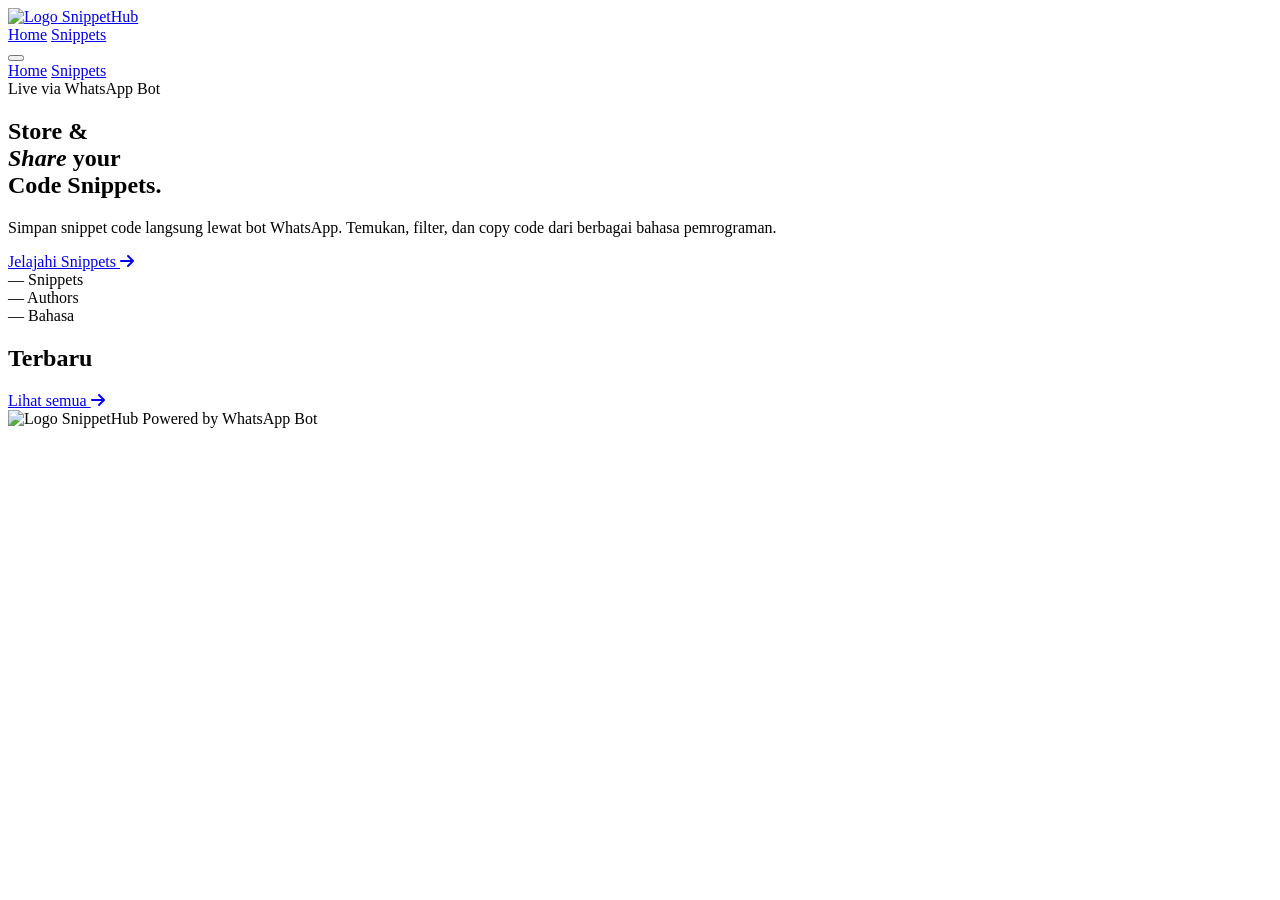
==== index.html @ cf6bb8f8 "Create index.html" ====
<!DOCTYPE html>
<html lang="id">
<head>
  <meta charset="UTF-8"/>
  <meta name="viewport" content="width=device-width, initial-scale=1.0"/>
  <title>SnippetHub — Home</title>
  <link rel="icon" href="assets/favicon.png" type="image/png">
  <link rel="preconnect" href="https://fonts.googleapis.com">
  <link href="https://fonts.googleapis.com/css2?family=Space+Mono:ital,wght@0,400;0,700;1,400&family=Syne:wght@400;600;700;800&display=swap" rel="stylesheet">
  <link rel="stylesheet" href="https://cdnjs.cloudflare.com/ajax/libs/font-awesome/6.5.0/css/all.min.css">
  <link rel="stylesheet" href="assets/style.css">
</head>
<body>
  <nav class="nav" id="nav">
    <div class="nav-inner">
      <a href="index.html" class="nav-logo">
        <img src="assets/icon.jpg" alt="Logo" class="logo-img">
        SnippetHub
      </a>
      <div class="nav-links" id="navLinks">
        <a href="index.html" class="nav-link active">Home</a>
        <a href="snippets.html" class="nav-link">Snippets</a>
      </div>
      <button class="hamburger" id="hamburger" aria-label="Menu">
        <span></span><span></span><span></span>
      </button>
    </div>
    <div class="mobile-menu" id="mobileMenu">
      <a href="index.html" class="mob-link active">Home</a>
      <a href="snippets.html" class="mob-link">Snippets</a>
    </div>
  </nav>

  <section class="hero">
    <div class="hero-bg">
      <div class="grid-lines"></div>
      <div class="blob blob-1"></div>
      <div class="blob blob-2"></div>
    </div>
    <div class="container">
      <div class="hero-tag reveal-up">
        <span class="dot"></span> Live via WhatsApp Bot
      </div>
      <h1 class="hero-title reveal-up d1">
        Store &<br><em>Share</em> your<br>Code Snippets.
      </h1>
      <p class="hero-desc reveal-up d2">
        Simpan snippet code langsung lewat bot WhatsApp. Temukan, filter, dan copy code dari berbagai bahasa pemrograman.
      </p>
      <div class="hero-btns reveal-up d3">
        <a href="snippets.html" class="btn-primary">Jelajahi Snippets <i class="fa-solid fa-arrow-right"></i></a>
      </div>
      <div class="hero-stats reveal-up d4" id="heroStats">
        <div class="stat-pill"><span id="statSnippets">—</span> Snippets</div>
        <div class="stat-pill"><span id="statAuthors">—</span> Authors</div>
        <div class="stat-pill"><span id="statLangs">—</span> Bahasa</div>
      </div>
    </div>
  </section>

  <section class="section">
    <div class="container">
      <div class="section-head reveal-up">
        <h2 class="section-title">Terbaru</h2>
        <a href="snippets.html" class="see-all">Lihat semua <i class="fa-solid fa-arrow-right"></i></a>
      </div>
      <div class="cards-grid" id="latestGrid">
        <div class="loading-row"><div class="spinner"></div></div>
      </div>
    </div>
  </section>

  <footer class="footer">
    <div class="container">
      <span class="footer-logo">
        <img src="assets/icon.jpg" alt="Logo" class="logo-img-footer">
        SnippetHub
      </span>
      <span class="footer-copy">Powered by WhatsApp Bot</span>
    </div>
  </footer>

  <script src="assets/config.js"></script>
  <script src="assets/app.js"></script>
  <script>
    initNav();
    async function initHome() {
      const db = await fetchSnippets();
      const snippets = db.snippets || [];

      const authors = new Set(snippets.map(s => s.author)).size;
      const langs = new Set(snippets.map(s => s.language || 'JS')).size;
      document.getElementById('statSnippets').textContent = snippets.length;
      document.getElementById('statAuthors').textContent = authors;
      document.getElementById('statLangs').textContent = langs;

      const latest = [...snippets].sort((a,b) => b.createdAt - a.createdAt).slice(0, 6);
      const grid = document.getElementById('latestGrid');
      if (!latest.length) {
        grid.innerHTML = '<p class="empty-msg">Belum ada snippet</p>';
      } else {
        grid.innerHTML = latest.map(s => snippetCard(s)).join('');
        revealOnScroll();
      }
    }
    initHome();
  </script>
</body>
</html>
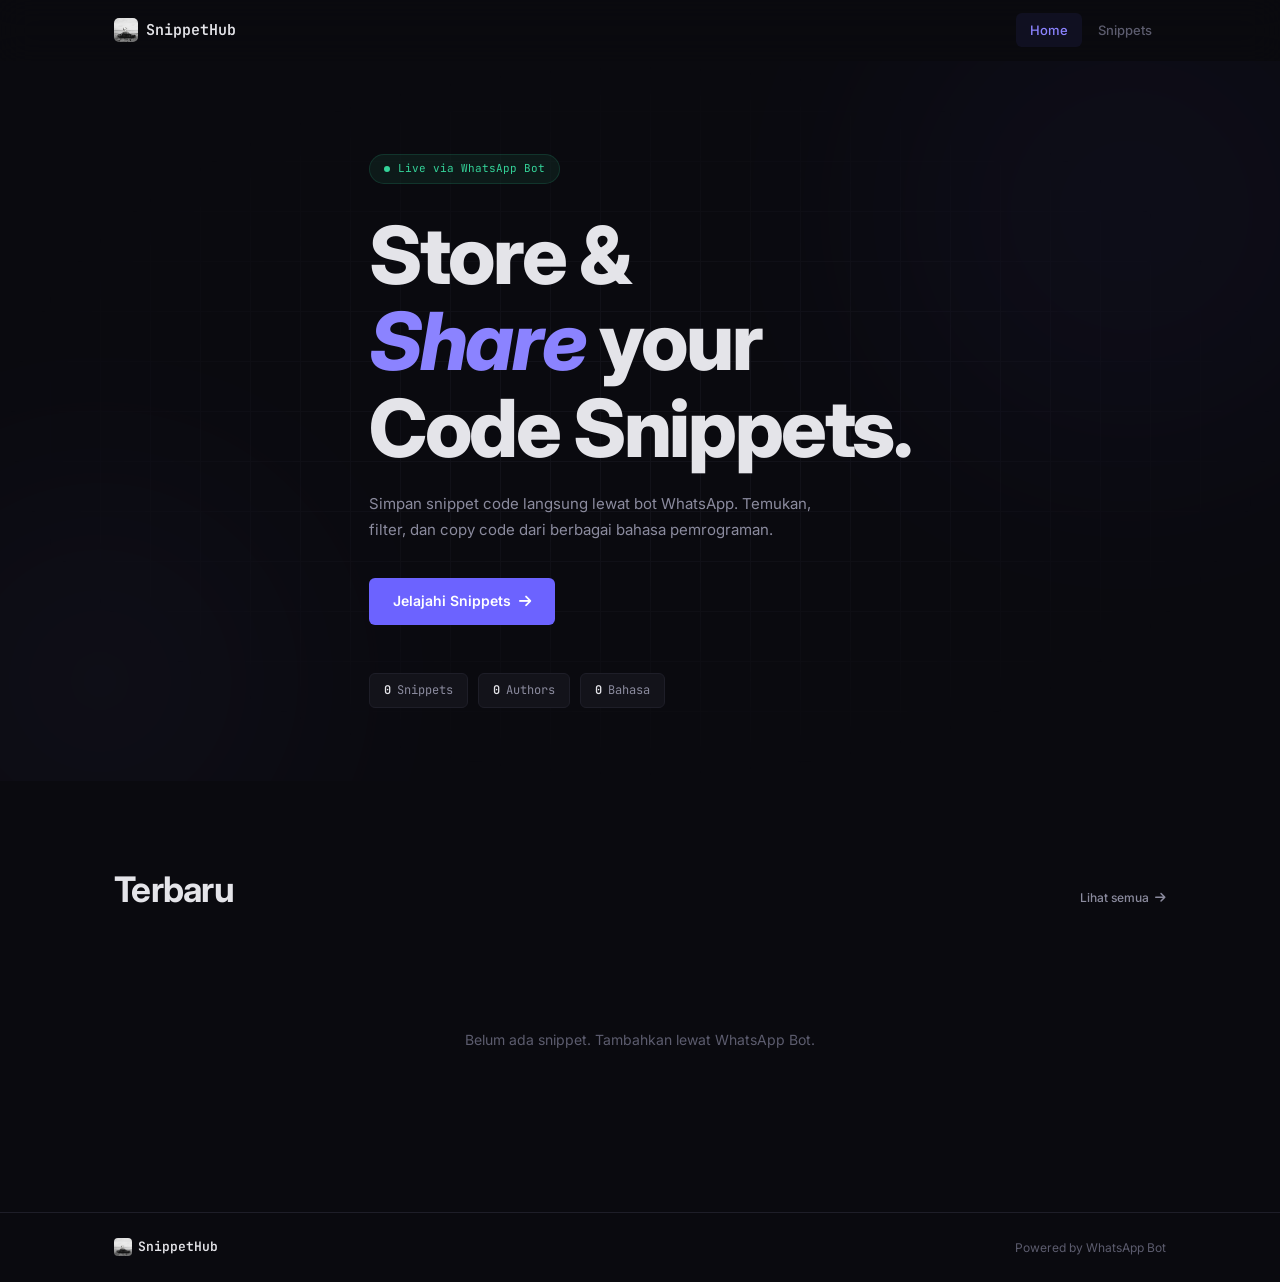
==== commit 006a6a38: "Update index.html" ====
--- a/index.html
+++ b/index.html
@@ -51,9 +51,9 @@
         <a href="snippets.html" class="btn-primary">Jelajahi Snippets <i class="fa-solid fa-arrow-right"></i></a>
       </div>
       <div class="hero-stats reveal-up d4" id="heroStats">
-        <div class="stat-pill"><span id="statSnippets">—</span> Snippets</div>
-        <div class="stat-pill"><span id="statAuthors">—</span> Authors</div>
-        <div class="stat-pill"><span id="statLangs">—</span> Bahasa</div>
+        <div class="stat-pill"><span id="statSnippets">0</span> Snippets</div>
+        <div class="stat-pill"><span id="statAuthors">0</span> Authors</div>
+        <div class="stat-pill"><span id="statLangs">0</span> Bahasa</div>
       </div>
     </div>
   </section>
@@ -84,25 +84,46 @@
   <script src="assets/app.js"></script>
   <script>
     initNav();
+
     async function initHome() {
-      const db = await fetchSnippets();
-      const snippets = db.snippets || [];
+      try {
+        const db = await fetchSnippets();
+        console.log('Database:', db);
 
-      const authors = new Set(snippets.map(s => s.author)).size;
-      const langs = new Set(snippets.map(s => s.language || 'JS')).size;
-      document.getElementById('statSnippets').textContent = snippets.length;
-      document.getElementById('statAuthors').textContent = authors;
-      document.getElementById('statLangs').textContent = langs;
+        const snippets = db.snippets || [];
+        console.log('Total snippets:', snippets.length);
 
-      const latest = [...snippets].sort((a,b) => b.createdAt - a.createdAt).slice(0, 6);
-      const grid = document.getElementById('latestGrid');
-      if (!latest.length) {
-        grid.innerHTML = '<p class="empty-msg">Belum ada snippet</p>';
-      } else {
-        grid.innerHTML = latest.map(s => snippetCard(s)).join('');
-        revealOnScroll();
+        if (!snippets.length) {
+          document.getElementById('statSnippets').textContent = '0';
+          document.getElementById('statAuthors').textContent = '0';
+          document.getElementById('statLangs').textContent = '0';
+          document.getElementById('latestGrid').innerHTML = '<p class="empty-msg">Belum ada snippet. Tambahkan lewat WhatsApp Bot.</p>';
+          return;
+        }
+
+        const authors = new Set(snippets.map(s => s.author).filter(Boolean));
+        const langs = new Set(snippets.map(s => s.language || 'JS').filter(Boolean));
+
+        document.getElementById('statSnippets').textContent = snippets.length;
+        document.getElementById('statAuthors').textContent = authors.size;
+        document.getElementById('statLangs').textContent = langs.size;
+
+        const validSnippets = snippets.filter(s => s.createdAt);
+        const latest = [...validSnippets].sort((a, b) => b.createdAt - a.createdAt).slice(0, 6);
+        const grid = document.getElementById('latestGrid');
+
+        if (!latest.length) {
+          grid.innerHTML = '<p class="empty-msg">Belum ada snippet</p>';
+        } else {
+          grid.innerHTML = latest.map(s => snippetCard(s)).join('');
+          revealOnScroll();
+        }
+      } catch (error) {
+        console.error('Error initHome:', error);
+        document.getElementById('latestGrid').innerHTML = '<p class="empty-msg">Gagal memuat snippets. Cek console untuk detail.</p>';
       }
     }
+
     initHome();
   </script>
 </body>
--- a/assets/style.css
+++ b/assets/style.css
@@ -0,0 +1,623 @@
+@import url('https://fonts.googleapis.com/css2?family=Inter:wght@300;400;500;600;700;800;900&family=JetBrains+Mono:wght@300;400;500;600;700;800&display=swap');
+
+:root {
+  --bg:        #0a0a0f;
+  --bg2:       #0f0f16;
+  --card:      #13131a;
+  --card2:     #18181f;
+  --card3:     #1c1c24;
+  --border:    #1e1e28;
+  --border2:   #2a2a35;
+  --text:      #e4e4e9;
+  --text-dim:  #8b8b9e;
+  --text-sub:  #5c5c6e;
+  --accent:    #6c63ff;
+  --accent2:   #8b83ff;
+  --green:     #34d399;
+  --yellow:    #fbbf24;
+  --red:       #f87171;
+  --blue:      #60a5fa;
+  --purple:    #a78bfa;
+  --orange:    #fb923c;
+  --pink:      #f472b6;
+  --nav-h:     60px;
+  --radius-sm: 6px;
+  --radius-md: 10px;
+  --radius-lg: 14px;
+  --radius-xl: 18px;
+  --shadow-sm: 0 1px 3px rgba(0,0,0,0.4);
+  --shadow-md: 0 4px 12px rgba(0,0,0,0.5);
+  --shadow-lg: 0 8px 24px rgba(0,0,0,0.6);
+  --transition-fast: 0.15s ease;
+  --transition-base: 0.25s ease;
+  --transition-slow: 0.4s ease;
+}
+
+*, *::before, *::after { margin:0; padding:0; box-sizing:border-box; }
+html { scroll-behavior:smooth; }
+
+body {
+  background: var(--bg);
+  color: var(--text);
+  font-family: 'Inter', -apple-system, sans-serif;
+  min-height: 100vh;
+  overflow-x: hidden;
+  line-height: 1.6;
+  -webkit-font-smoothing: antialiased;
+}
+
+::-webkit-scrollbar { width: 4px; height: 4px; }
+::-webkit-scrollbar-track { background: transparent; }
+::-webkit-scrollbar-thumb { background: var(--border2); border-radius: 2px; }
+::-webkit-scrollbar-thumb:hover { background: var(--text-sub); }
+
+::selection { background: rgba(108,99,255,0.2); color: var(--text); }
+
+em { font-style:italic; color: var(--accent2); }
+a  { text-decoration:none; color:inherit; }
+
+.nav {
+  position: sticky;
+  top: 0;
+  z-index: 500;
+  background: rgba(10,10,15,0.9);
+  backdrop-filter: blur(16px);
+  -webkit-backdrop-filter: blur(16px);
+  border-bottom: 1px solid transparent;
+  transition: border-color var(--transition-base);
+}
+.nav.scrolled { border-color: var(--border); }
+
+.nav-inner {
+  max-width: 1100px;
+  margin: 0 auto;
+  padding: 0 24px;
+  height: var(--nav-h);
+  display: flex;
+  align-items: center;
+  justify-content: space-between;
+  gap: 20px;
+}
+
+.nav-logo {
+  font-family: 'JetBrains Mono', monospace;
+  font-size: 15px;
+  font-weight: 600;
+  color: var(--text);
+  display: flex;
+  align-items: center;
+  gap: 8px;
+}
+
+.logo-img {
+  width: 24px;
+  height: 24px;
+  border-radius: 5px;
+  object-fit: cover;
+}
+
+.nav-links { display: flex; gap: 2px; }
+
+.nav-link {
+  font-size: 13px;
+  font-weight: 500;
+  padding: 7px 14px;
+  border-radius: var(--radius-sm);
+  color: var(--text-sub);
+  transition: all var(--transition-fast);
+}
+.nav-link:hover { color: var(--text); }
+.nav-link.active { color: var(--accent2); background: rgba(108,99,255,0.08); }
+
+.hamburger {
+  display: none;
+  flex-direction: column;
+  gap: 4px;
+  background: var(--card);
+  border: 1px solid var(--border);
+  border-radius: var(--radius-sm);
+  padding: 8px;
+  cursor: pointer;
+}
+.hamburger span {
+  display: block;
+  width: 16px;
+  height: 1.5px;
+  background: var(--text-dim);
+  border-radius: 1px;
+  transition: all var(--transition-base);
+}
+.hamburger.active span:nth-child(1) { transform: translateY(5.5px) rotate(45deg); }
+.hamburger.active span:nth-child(2) { opacity: 0; }
+.hamburger.active span:nth-child(3) { transform: translateY(-5.5px) rotate(-45deg); }
+
+.mobile-menu {
+  display: none;
+  flex-direction: column;
+  padding: 10px 24px 18px;
+  gap: 2px;
+  border-top: 1px solid var(--border);
+  background: var(--bg);
+}
+.mobile-menu.open { display: flex; }
+.mob-link {
+  font-size: 14px;
+  font-weight: 500;
+  padding: 10px 14px;
+  border-radius: var(--radius-sm);
+  color: var(--text-dim);
+  transition: all var(--transition-fast);
+}
+.mob-link:hover { color: var(--text); }
+.mob-link.active { color: var(--accent2); }
+
+@media (max-width: 768px) {
+  .nav-links { display: none; }
+  .hamburger { display: flex; }
+}
+
+.hero {
+  position: relative;
+  overflow: hidden;
+  padding: 80px 0 60px;
+  min-height: 80vh;
+  display: flex;
+  align-items: center;
+}
+
+.hero-bg {
+  position: absolute;
+  inset: 0;
+  pointer-events: none;
+}
+
+.grid-lines {
+  position: absolute;
+  inset: 0;
+  background-image:
+    linear-gradient(var(--border) 1px, transparent 1px),
+    linear-gradient(90deg, var(--border) 1px, transparent 1px);
+  background-size: 50px 50px;
+  opacity: 0.4;
+  mask-image: radial-gradient(ellipse at center, black 20%, transparent 70%);
+  -webkit-mask-image: radial-gradient(ellipse at center, black 20%, transparent 70%);
+}
+
+.blob {
+  position: absolute;
+  border-radius: 50%;
+  filter: blur(120px);
+  opacity: 0.04;
+}
+.blob-1 { width:500px;height:500px;background:var(--accent);top:-100px;right:-100px; }
+.blob-2 { width:400px;height:400px;background:var(--accent2);bottom:-100px;left:-100px; }
+
+.container {
+  max-width: 1100px;
+  margin: 0 auto;
+  padding: 0 24px;
+  position: relative;
+}
+
+.hero-tag {
+  display: inline-flex;
+  align-items: center;
+  gap: 8px;
+  font-family: 'JetBrains Mono', monospace;
+  font-size: 11px;
+  color: var(--green);
+  background: rgba(52,211,153,0.08);
+  border: 1px solid rgba(52,211,153,0.15);
+  border-radius: 20px;
+  padding: 5px 14px;
+  margin-bottom: 28px;
+}
+.dot { width:6px;height:6px;background:var(--green);border-radius:50%;animation:pulse 2s ease-in-out infinite; }
+@keyframes pulse { 0%,100%{opacity:1} 50%{opacity:0.3} }
+
+.hero-title {
+  font-size: clamp(2.5rem, 7vw, 5rem);
+  font-weight: 800;
+  line-height: 1.08;
+  letter-spacing: -0.03em;
+  margin-bottom: 20px;
+}
+
+.hero-desc {
+  font-size: 15px;
+  color: var(--text-dim);
+  line-height: 1.7;
+  max-width: 480px;
+  margin-bottom: 36px;
+}
+
+.hero-btns { display: flex; gap: 12px; flex-wrap: wrap; margin-bottom: 48px; }
+
+.btn-primary {
+  display: inline-flex;
+  align-items: center;
+  gap: 8px;
+  background: var(--accent);
+  color: #fff;
+  font-weight: 600;
+  font-size: 14px;
+  padding: 12px 24px;
+  border-radius: var(--radius-sm);
+  transition: all var(--transition-base);
+}
+.btn-primary:hover { background: var(--accent2); transform: translateY(-2px); box-shadow: 0 4px 16px rgba(108,99,255,0.3); }
+
+.hero-stats { display: flex; gap: 10px; flex-wrap: wrap; }
+.stat-pill {
+  font-family: 'JetBrains Mono', monospace;
+  font-size: 12px;
+  color: var(--text-dim);
+  background: var(--card);
+  border: 1px solid var(--border);
+  border-radius: var(--radius-sm);
+  padding: 7px 14px;
+  display: flex;
+  align-items: center;
+  gap: 6px;
+}
+.stat-pill span { color: var(--text); font-weight: 600; }
+
+.section { padding: 80px 0; }
+
+.section-head {
+  display: flex;
+  align-items: baseline;
+  justify-content: space-between;
+  margin-bottom: 32px;
+}
+.section-title {
+  font-size: clamp(1.5rem, 4vw, 2.2rem);
+  font-weight: 700;
+  letter-spacing: -0.02em;
+}
+.see-all {
+  font-size: 12px;
+  color: var(--text-dim);
+  font-weight: 500;
+  display: flex;
+  align-items: center;
+  gap: 6px;
+  transition: all var(--transition-base);
+}
+.see-all:hover { gap: 10px; color: var(--text); }
+
+.cards-grid {
+  display: grid;
+  grid-template-columns: repeat(auto-fill, minmax(320px, 1fr));
+  gap: 16px;
+}
+
+.snippet-card {
+  background: var(--card);
+  border: 1px solid var(--border);
+  border-radius: var(--radius-md);
+  padding: 20px;
+  transition: all var(--transition-base);
+  cursor: pointer;
+  position: relative;
+}
+.snippet-card:hover { border-color: var(--border2); transform: translateY(-2px); box-shadow: var(--shadow-lg); }
+
+.card-top {
+  display: flex;
+  align-items: center;
+  justify-content: space-between;
+  margin-bottom: 12px;
+}
+.card-lang-badge {
+  font-family: 'JetBrains Mono', monospace;
+  font-size: 10px;
+  font-weight: 600;
+  padding: 3px 8px;
+  border-radius: 4px;
+  border: 1px solid;
+}
+
+.card-title {
+  font-size: 15px;
+  font-weight: 600;
+  margin-bottom: 12px;
+  white-space: nowrap;
+  overflow: hidden;
+  text-overflow: ellipsis;
+}
+
+.card-preview {
+  background: rgba(0,0,0,0.3);
+  border: 1px solid var(--border);
+  border-radius: var(--radius-sm);
+  padding: 12px 14px;
+  margin-bottom: 14px;
+  max-height: 80px;
+  overflow: hidden;
+}
+.card-preview pre {
+  font-family: 'JetBrains Mono', monospace;
+  font-size: 11px;
+  color: var(--text-dim);
+  white-space: pre;
+  overflow: hidden;
+  line-height: 1.6;
+}
+
+.card-foot {
+  display: flex;
+  align-items: center;
+  justify-content: space-between;
+}
+.card-author {
+  font-family: 'JetBrains Mono', monospace;
+  font-size: 11px;
+  color: var(--text-dim);
+}
+.card-meta { font-size: 11px; color: var(--text-sub); }
+
+.card-hover-hint {
+  position: absolute;
+  inset: 0;
+  background: rgba(10,10,15,0.92);
+  display: flex;
+  align-items: center;
+  justify-content: center;
+  gap: 8px;
+  font-size: 13px;
+  font-weight: 600;
+  color: var(--text);
+  opacity: 0;
+  transition: opacity var(--transition-base);
+  border-radius: var(--radius-md);
+}
+.snippet-card:hover .card-hover-hint { opacity: 1; }
+
+.page-header {
+  padding: 70px 0 40px;
+  border-bottom: 1px solid var(--border);
+}
+.page-title {
+  font-size: clamp(2.5rem, 6vw, 4rem);
+  font-weight: 800;
+  letter-spacing: -0.03em;
+  line-height: 1.08;
+  margin-bottom: 12px;
+}
+.page-sub { font-size: 15px; color: var(--text-dim); }
+
+.toolbar {
+  display: flex;
+  gap: 10px;
+  margin-bottom: 24px;
+  flex-wrap: wrap;
+  align-items: center;
+}
+.search-wrap {
+  position: relative;
+  flex: 1;
+  min-width: 200px;
+}
+.search-wrap i {
+  position: absolute;
+  left: 14px;
+  top: 50%;
+  transform: translateY(-50%);
+  color: var(--text-sub);
+  font-size: 13px;
+}
+.search-input {
+  width: 100%;
+  background: var(--card);
+  border: 1px solid var(--border);
+  border-radius: var(--radius-sm);
+  padding: 12px 12px 12px 38px;
+  color: var(--text);
+  font-family: 'Inter', sans-serif;
+  font-size: 14px;
+  outline: none;
+  transition: all var(--transition-base);
+}
+.search-input:focus { border-color: var(--accent); box-shadow: 0 0 0 3px rgba(108,99,255,0.1); }
+.search-input::placeholder { color: var(--text-sub); }
+
+.filter-select {
+  background: var(--card);
+  border: 1px solid var(--border);
+  border-radius: var(--radius-sm);
+  padding: 10px 14px;
+  color: var(--text-dim);
+  font-family: 'Inter', sans-serif;
+  font-size: 13px;
+  outline: none;
+  cursor: pointer;
+  transition: all var(--transition-base);
+}
+.filter-select:focus { border-color: var(--accent); }
+
+.result-info {
+  font-size: 12px;
+  color: var(--text-sub);
+  font-family: 'JetBrains Mono', monospace;
+  margin-bottom: 16px;
+}
+
+.modal-overlay {
+  display: none;
+  position: fixed;
+  inset: 0;
+  background: rgba(5,5,10,0.94);
+  backdrop-filter: blur(8px);
+  z-index: 900;
+  align-items: center;
+  justify-content: center;
+  padding: 20px;
+}
+.modal-overlay.show { display: flex; animation: fadeIn 0.2s ease; }
+@keyframes fadeIn { from{opacity:0} to{opacity:1} }
+
+.modal-box {
+  background: var(--card2);
+  border: 1px solid var(--border2);
+  border-radius: var(--radius-lg);
+  width: 100%;
+  max-width: 800px;
+  max-height: 90vh;
+  display: flex;
+  flex-direction: column;
+  overflow: hidden;
+  animation: slideUp 0.25s ease;
+}
+@keyframes slideUp { from{transform:translateY(20px);opacity:0} to{transform:translateY(0);opacity:1} }
+
+.modal-head {
+  padding: 18px 22px;
+  border-bottom: 1px solid var(--border);
+  display: flex;
+  align-items: flex-start;
+  justify-content: space-between;
+  gap: 16px;
+}
+.modal-head-info { display: flex; align-items: flex-start; gap: 12px; flex: 1; }
+.modal-lang-badge {
+  font-family: 'JetBrains Mono', monospace;
+  font-size: 10px;
+  font-weight: 600;
+  padding: 4px 10px;
+  border-radius: 4px;
+  border: 1px solid;
+  margin-top: 1px;
+}
+.modal-title { font-size: 16px; font-weight: 600; margin-bottom: 4px; }
+.modal-meta-row {
+  display: flex;
+  align-items: center;
+  gap: 8px;
+  font-size: 12px;
+  color: var(--text-dim);
+}
+.modal-author { font-family: 'JetBrains Mono', monospace; color: var(--text); }
+.modal-sep { color: var(--text-sub); }
+
+.modal-close-btn {
+  background: var(--card);
+  border: 1px solid var(--border);
+  border-radius: var(--radius-sm);
+  width: 32px; height: 32px;
+  display: flex; align-items: center; justify-content: center;
+  cursor: pointer;
+  color: var(--text-dim);
+  transition: all var(--transition-fast);
+}
+.modal-close-btn:hover { border-color: var(--red); color: var(--red); }
+
+.modal-code-wrap {
+  overflow-y: auto;
+  flex: 1;
+  background: rgba(0,0,0,0.4);
+}
+.modal-code-wrap pre {
+  margin: 0 !important;
+  border-radius: 0 !important;
+  font-size: 13px !important;
+  line-height: 1.7 !important;
+  padding: 22px !important;
+  font-family: 'JetBrains Mono', monospace !important;
+}
+
+.modal-foot {
+  padding: 14px 22px;
+  border-top: 1px solid var(--border);
+  display: flex;
+  align-items: center;
+  justify-content: space-between;
+  gap: 12px;
+}
+.modal-lines { font-family: 'JetBrains Mono', monospace; font-size: 11px; color: var(--text-sub); }
+
+.btn-copy-modal {
+  display: inline-flex;
+  align-items: center;
+  gap: 6px;
+  background: var(--accent);
+  color: #fff;
+  border: none;
+  border-radius: var(--radius-sm);
+  padding: 8px 18px;
+  font-size: 13px;
+  font-weight: 600;
+  cursor: pointer;
+  transition: all var(--transition-base);
+  font-family: 'Inter', sans-serif;
+}
+.btn-copy-modal:hover { background: var(--accent2); }
+.btn-copy-modal.copied { background: var(--green); }
+
+.footer {
+  border-top: 1px solid var(--border);
+  padding: 24px 0;
+}
+.footer .container {
+  display: flex;
+  align-items: center;
+  justify-content: space-between;
+}
+.footer-logo {
+  font-family: 'JetBrains Mono', monospace;
+  font-size: 13px;
+  font-weight: 600;
+  display: flex;
+  align-items: center;
+  gap: 6px;
+}
+.logo-img-footer {
+  width: 18px;
+  height: 18px;
+  border-radius: 4px;
+  object-fit: cover;
+}
+.footer-copy { font-size: 12px; color: var(--text-sub); }
+
+.reveal-up {
+  opacity: 0;
+  transform: translateY(20px);
+  transition: opacity 0.5s ease, transform 0.5s ease;
+}
+.reveal-up.visible { opacity: 1; transform: translateY(0); }
+.reveal-up.d1 { transition-delay: 0.05s; }
+.reveal-up.d2 { transition-delay: 0.1s; }
+.reveal-up.d3 { transition-delay: 0.15s; }
+.reveal-up.d4 { transition-delay: 0.2s; }
+
+.loading-row {
+  grid-column: 1/-1;
+  display: flex;
+  align-items: center;
+  justify-content: center;
+  padding: 80px;
+}
+.spinner {
+  width: 28px; height: 28px;
+  border: 2px solid var(--border2);
+  border-top-color: var(--accent);
+  border-radius: 50%;
+  animation: spin 0.7s linear infinite;
+}
+@keyframes spin { to { transform: rotate(360deg); } }
+
+.empty-msg {
+  grid-column: 1/-1;
+  text-align: center;
+  color: var(--text-sub);
+  padding: 80px;
+  font-size: 14px;
+}
+
+@media (max-width: 768px) {
+  .cards-grid { grid-template-columns: 1fr; }
+  .toolbar { flex-direction: column; }
+  .filter-select { width: 100%; }
+  .hero { min-height: auto; padding: 60px 0 40px; }
+  .section { padding: 50px 0; }
+}
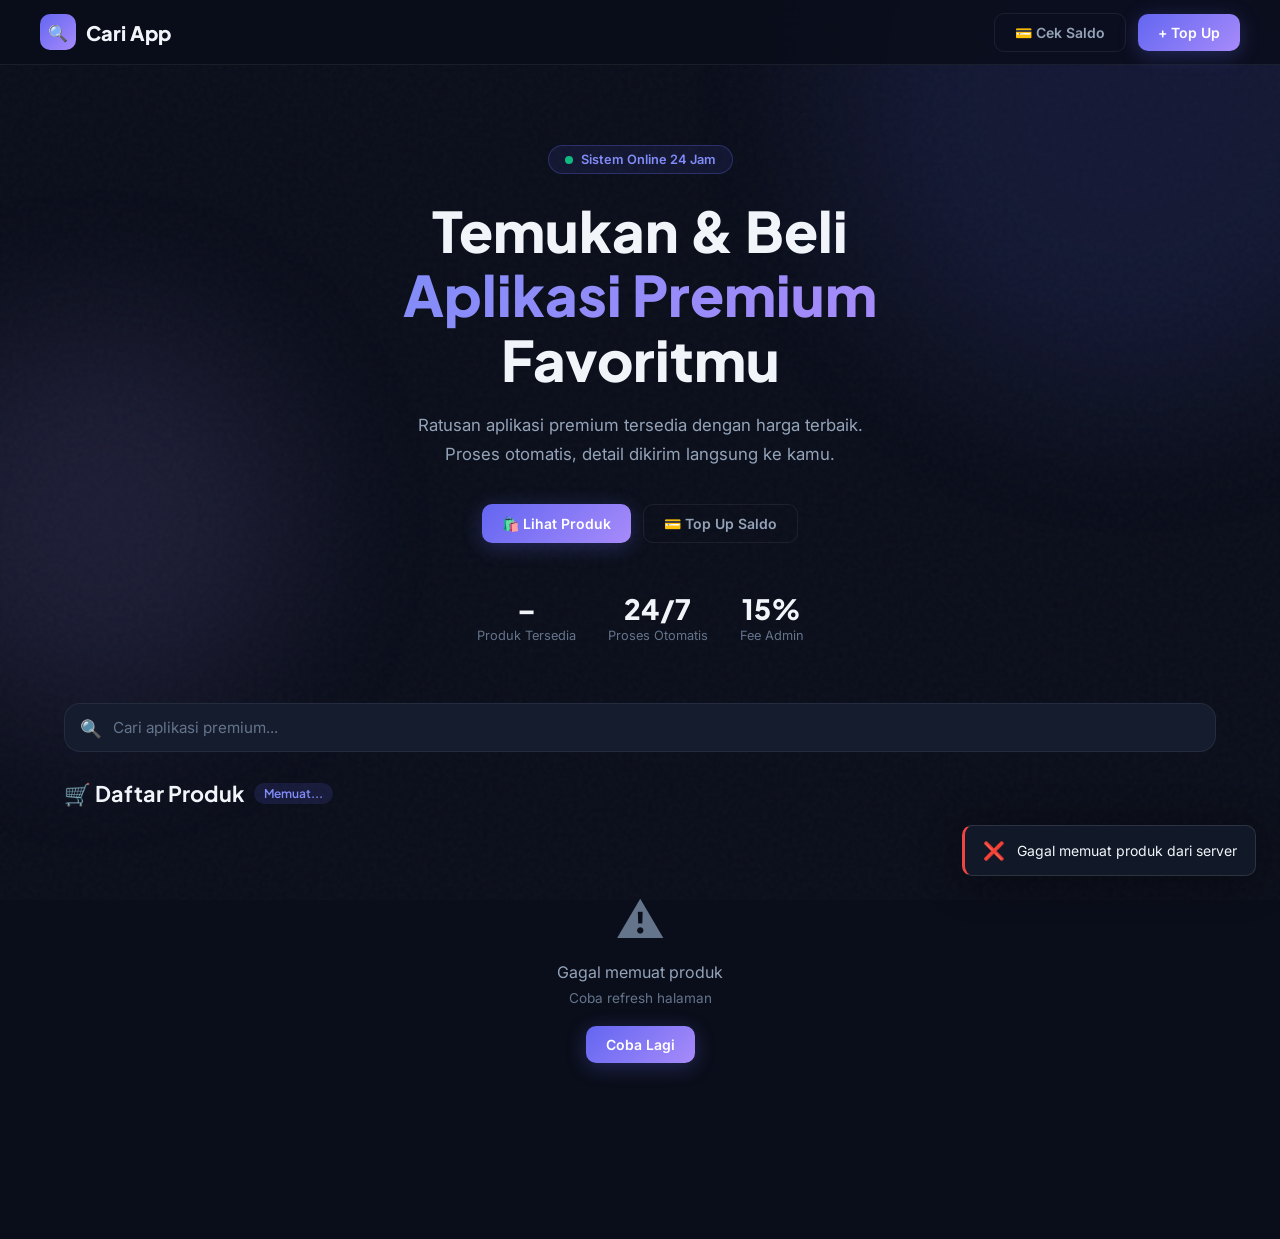
==== commit 7747179c: "Update index.html" ====
--- a/index.html
+++ b/index.html
@@ -1,130 +1,1390 @@
 <!DOCTYPE html>
 <html lang="id">
 <head>
-  <meta charset="UTF-8"/>
-  <meta name="viewport" content="width=device-width, initial-scale=1.0"/>
-  <title>SnippetHub — Home</title>
-  <link rel="icon" href="assets/favicon.png" type="image/png">
-  <link rel="preconnect" href="https://fonts.googleapis.com">
-  <link href="https://fonts.googleapis.com/css2?family=Space+Mono:ital,wght@0,400;0,700;1,400&family=Syne:wght@400;600;700;800&display=swap" rel="stylesheet">
-  <link rel="stylesheet" href="https://cdnjs.cloudflare.com/ajax/libs/font-awesome/6.5.0/css/all.min.css">
-  <link rel="stylesheet" href="assets/style.css">
+  <meta charset="UTF-8" />
+  <meta name="viewport" content="width=device-width, initial-scale=1.0" />
+  <title>Cari App – Beli Aplikasi Premium</title>
+  <link rel="preconnect" href="https://fonts.googleapis.com" />
+  <link href="https://fonts.googleapis.com/css2?family=Plus+Jakarta+Sans:wght@400;500;600;700;800&family=Inter:wght@400;500;600&display=swap" rel="stylesheet" />
+  <style>
+    /* ===== DESIGN TOKENS ===== */
+    :root {
+      --bg: #0A0E1A;
+      --bg2: #111827;
+      --bg3: #1a2235;
+      --card: #141c2e;
+      --card-hover: #1e2840;
+      --border: rgba(255,255,255,0.07);
+      --border2: rgba(255,255,255,0.12);
+      --accent: #6366F1;
+      --accent2: #818CF8;
+      --accent3: #A78BFA;
+      --green: #10B981;
+      --red: #EF4444;
+      --yellow: #F59E0B;
+      --text: #F1F5F9;
+      --text2: #94A3B8;
+      --text3: #64748B;
+      --radius: 16px;
+      --radius-sm: 10px;
+      --shadow: 0 4px 40px rgba(0,0,0,0.4);
+      --shadow-card: 0 2px 20px rgba(0,0,0,0.3);
+      --glow: 0 0 40px rgba(99,102,241,0.15);
+    }
+
+    * { box-sizing: border-box; margin: 0; padding: 0; }
+    html { scroll-behavior: smooth; }
+    body {
+      background: var(--bg);
+      color: var(--text);
+      font-family: 'Inter', sans-serif;
+      min-height: 100vh;
+      overflow-x: hidden;
+    }
+
+    /* ===== SCROLLBAR ===== */
+    ::-webkit-scrollbar { width: 5px; }
+    ::-webkit-scrollbar-track { background: var(--bg); }
+    ::-webkit-scrollbar-thumb { background: var(--accent); border-radius: 10px; }
+
+    /* ===== NOISE TEXTURE ===== */
+    body::before {
+      content: '';
+      position: fixed;
+      inset: 0;
+      background-image: url("data:image/svg+xml,%3Csvg viewBox='0 0 200 200' xmlns='http://www.w3.org/2000/svg'%3E%3Cfilter id='n'%3E%3CfeTurbulence type='fractalNoise' baseFrequency='0.9' numOctaves='4' stitchTiles='stitch'/%3E%3C/filter%3E%3Crect width='100%25' height='100%25' filter='url(%23n)' opacity='0.03'/%3E%3C/svg%3E");
+      pointer-events: none;
+      z-index: 0;
+    }
+
+    /* ===== GRADIENT BLOBS ===== */
+    .blob {
+      position: fixed;
+      border-radius: 50%;
+      filter: blur(80px);
+      opacity: 0.12;
+      pointer-events: none;
+      z-index: 0;
+      animation: float 8s ease-in-out infinite;
+    }
+    .blob-1 { width: 600px; height: 600px; background: var(--accent); top: -200px; right: -150px; animation-delay: 0s; }
+    .blob-2 { width: 400px; height: 400px; background: var(--accent3); bottom: 20%; left: -100px; animation-delay: -4s; }
+    @keyframes float {
+      0%, 100% { transform: translateY(0) scale(1); }
+      50% { transform: translateY(-30px) scale(1.05); }
+    }
+
+    /* ===== NAVBAR ===== */
+    nav {
+      position: sticky;
+      top: 0;
+      z-index: 100;
+      background: rgba(10,14,26,0.85);
+      backdrop-filter: blur(20px);
+      -webkit-backdrop-filter: blur(20px);
+      border-bottom: 1px solid var(--border);
+      padding: 0 24px;
+    }
+    .nav-inner {
+      max-width: 1200px;
+      margin: 0 auto;
+      height: 64px;
+      display: flex;
+      align-items: center;
+      justify-content: space-between;
+    }
+    .logo {
+      display: flex;
+      align-items: center;
+      gap: 10px;
+      font-family: 'Plus Jakarta Sans', sans-serif;
+      font-weight: 800;
+      font-size: 1.25rem;
+      color: var(--text);
+      text-decoration: none;
+    }
+    .logo-icon {
+      width: 36px; height: 36px;
+      background: linear-gradient(135deg, var(--accent), var(--accent3));
+      border-radius: 10px;
+      display: flex; align-items: center; justify-content: center;
+      font-size: 1rem;
+    }
+    .nav-right { display: flex; align-items: center; gap: 12px; }
+    .btn {
+      display: inline-flex;
+      align-items: center;
+      gap: 8px;
+      padding: 10px 20px;
+      border-radius: var(--radius-sm);
+      font-family: 'Inter', sans-serif;
+      font-weight: 600;
+      font-size: 0.875rem;
+      cursor: pointer;
+      border: none;
+      transition: all 0.2s ease;
+      text-decoration: none;
+    }
+    .btn-ghost {
+      background: transparent;
+      color: var(--text2);
+      border: 1px solid var(--border);
+    }
+    .btn-ghost:hover { background: var(--bg3); color: var(--text); }
+    .btn-primary {
+      background: linear-gradient(135deg, var(--accent), var(--accent3));
+      color: white;
+      box-shadow: 0 4px 20px rgba(99,102,241,0.3);
+    }
+    .btn-primary:hover {
+      transform: translateY(-1px);
+      box-shadow: 0 6px 28px rgba(99,102,241,0.45);
+    }
+    .btn-primary:active { transform: translateY(0); }
+
+    /* ===== HERO ===== */
+    .hero {
+      position: relative;
+      z-index: 1;
+      padding: 80px 24px 60px;
+      text-align: center;
+      max-width: 800px;
+      margin: 0 auto;
+    }
+    .hero-badge {
+      display: inline-flex;
+      align-items: center;
+      gap: 8px;
+      background: rgba(99,102,241,0.1);
+      border: 1px solid rgba(99,102,241,0.3);
+      padding: 6px 16px;
+      border-radius: 100px;
+      font-size: 0.8rem;
+      font-weight: 600;
+      color: var(--accent2);
+      margin-bottom: 24px;
+      animation: fadeDown 0.6s ease both;
+    }
+    .pulse-dot {
+      width: 8px; height: 8px;
+      background: var(--green);
+      border-radius: 50%;
+      animation: pulse 2s infinite;
+    }
+    @keyframes pulse {
+      0%, 100% { opacity: 1; transform: scale(1); }
+      50% { opacity: 0.6; transform: scale(1.2); }
+    }
+    .hero h1 {
+      font-family: 'Plus Jakarta Sans', sans-serif;
+      font-weight: 800;
+      font-size: clamp(2.2rem, 5vw, 3.5rem);
+      line-height: 1.15;
+      margin-bottom: 20px;
+      animation: fadeDown 0.6s ease 0.1s both;
+    }
+    .gradient-text {
+      background: linear-gradient(135deg, var(--accent2), var(--accent3));
+      -webkit-background-clip: text;
+      -webkit-text-fill-color: transparent;
+      background-clip: text;
+    }
+    .hero p {
+      font-size: 1.05rem;
+      color: var(--text2);
+      line-height: 1.7;
+      margin-bottom: 36px;
+      animation: fadeDown 0.6s ease 0.2s both;
+    }
+    .hero-cta {
+      display: flex;
+      justify-content: center;
+      gap: 12px;
+      flex-wrap: wrap;
+      animation: fadeDown 0.6s ease 0.3s both;
+    }
+    .stats-row {
+      display: flex;
+      justify-content: center;
+      gap: 32px;
+      margin-top: 48px;
+      flex-wrap: wrap;
+      animation: fadeDown 0.6s ease 0.4s both;
+    }
+    .stat-item { text-align: center; }
+    .stat-num {
+      font-family: 'Plus Jakarta Sans', sans-serif;
+      font-weight: 800;
+      font-size: 1.75rem;
+      color: var(--text);
+    }
+    .stat-label { font-size: 0.8rem; color: var(--text3); margin-top: 2px; }
+    @keyframes fadeDown {
+      from { opacity: 0; transform: translateY(-16px); }
+      to { opacity: 1; transform: translateY(0); }
+    }
+
+    /* ===== MAIN CONTENT ===== */
+    .container {
+      position: relative;
+      z-index: 1;
+      max-width: 1200px;
+      margin: 0 auto;
+      padding: 0 24px 80px;
+    }
+
+    /* ===== SECTION HEADER ===== */
+    .section-header {
+      display: flex;
+      align-items: center;
+      justify-content: space-between;
+      margin-bottom: 24px;
+      gap: 12px;
+    }
+    .section-title {
+      font-family: 'Plus Jakarta Sans', sans-serif;
+      font-weight: 700;
+      font-size: 1.35rem;
+      display: flex;
+      align-items: center;
+      gap: 10px;
+    }
+    .section-badge {
+      background: rgba(99,102,241,0.15);
+      color: var(--accent2);
+      font-size: 0.75rem;
+      font-weight: 600;
+      padding: 3px 10px;
+      border-radius: 100px;
+    }
+
+    /* ===== SEARCH & FILTER ===== */
+    .search-bar {
+      position: relative;
+      margin-bottom: 28px;
+    }
+    .search-bar input {
+      width: 100%;
+      padding: 14px 20px 14px 48px;
+      background: var(--card);
+      border: 1px solid var(--border);
+      border-radius: var(--radius);
+      color: var(--text);
+      font-size: 0.95rem;
+      font-family: 'Inter', sans-serif;
+      outline: none;
+      transition: border-color 0.2s;
+    }
+    .search-bar input:focus { border-color: var(--accent); }
+    .search-bar input::placeholder { color: var(--text3); }
+    .search-icon {
+      position: absolute;
+      left: 16px;
+      top: 50%;
+      transform: translateY(-50%);
+      color: var(--text3);
+      font-size: 1.1rem;
+    }
+
+    /* ===== PRODUCT GRID ===== */
+    .products-grid {
+      display: grid;
+      grid-template-columns: repeat(auto-fill, minmax(280px, 1fr));
+      gap: 20px;
+    }
+    .product-card {
+      background: var(--card);
+      border: 1px solid var(--border);
+      border-radius: var(--radius);
+      padding: 24px;
+      cursor: pointer;
+      transition: all 0.25s ease;
+      position: relative;
+      overflow: hidden;
+    }
+    .product-card::before {
+      content: '';
+      position: absolute;
+      inset: 0;
+      background: linear-gradient(135deg, rgba(99,102,241,0.05), transparent);
+      opacity: 0;
+      transition: opacity 0.25s;
+    }
+    .product-card:hover {
+      border-color: rgba(99,102,241,0.4);
+      transform: translateY(-3px);
+      box-shadow: var(--glow), var(--shadow-card);
+    }
+    .product-card:hover::before { opacity: 1; }
+    .card-top {
+      display: flex;
+      align-items: flex-start;
+      justify-content: space-between;
+      margin-bottom: 16px;
+    }
+    .app-icon {
+      width: 52px; height: 52px;
+      border-radius: 14px;
+      background: linear-gradient(135deg, var(--accent), var(--accent3));
+      display: flex; align-items: center; justify-content: center;
+      font-size: 1.4rem;
+      flex-shrink: 0;
+    }
+    .stock-badge {
+      font-size: 0.72rem;
+      font-weight: 600;
+      padding: 4px 10px;
+      border-radius: 100px;
+    }
+    .stock-in { background: rgba(16,185,129,0.12); color: var(--green); border: 1px solid rgba(16,185,129,0.2); }
+    .stock-out { background: rgba(239,68,68,0.12); color: var(--red); border: 1px solid rgba(239,68,68,0.2); }
+    .product-name {
+      font-family: 'Plus Jakarta Sans', sans-serif;
+      font-weight: 700;
+      font-size: 1rem;
+      margin-bottom: 6px;
+      line-height: 1.3;
+    }
+    .product-desc {
+      font-size: 0.82rem;
+      color: var(--text3);
+      margin-bottom: 16px;
+      line-height: 1.5;
+    }
+    .card-bottom {
+      display: flex;
+      align-items: center;
+      justify-content: space-between;
+    }
+    .product-price {
+      font-family: 'Plus Jakarta Sans', sans-serif;
+      font-weight: 800;
+      font-size: 1.15rem;
+      color: var(--accent2);
+    }
+    .btn-buy {
+      background: linear-gradient(135deg, var(--accent), var(--accent3));
+      color: white;
+      border: none;
+      padding: 9px 18px;
+      border-radius: var(--radius-sm);
+      font-weight: 600;
+      font-size: 0.82rem;
+      cursor: pointer;
+      transition: all 0.2s;
+    }
+    .btn-buy:hover { transform: scale(1.05); box-shadow: 0 4px 16px rgba(99,102,241,0.4); }
+    .btn-buy:disabled { opacity: 0.5; cursor: not-allowed; transform: none; }
+
+    /* ===== LOADING SKELETON ===== */
+    .skeleton {
+      background: linear-gradient(90deg, var(--card) 25%, var(--card-hover) 50%, var(--card) 75%);
+      background-size: 200% 100%;
+      animation: shimmer 1.5s infinite;
+      border-radius: 8px;
+    }
+    @keyframes shimmer {
+      from { background-position: 200% 0; }
+      to { background-position: -200% 0; }
+    }
+    .skeleton-card {
+      background: var(--card);
+      border: 1px solid var(--border);
+      border-radius: var(--radius);
+      padding: 24px;
+    }
+
+    /* ===== PAGINATION ===== */
+    .pagination {
+      display: flex;
+      justify-content: center;
+      gap: 8px;
+      margin-top: 36px;
+      flex-wrap: wrap;
+    }
+    .page-btn {
+      width: 40px; height: 40px;
+      display: flex; align-items: center; justify-content: center;
+      border-radius: var(--radius-sm);
+      background: var(--card);
+      border: 1px solid var(--border);
+      color: var(--text2);
+      cursor: pointer;
+      font-size: 0.875rem;
+      font-weight: 600;
+      transition: all 0.2s;
+    }
+    .page-btn:hover { border-color: var(--accent); color: var(--accent2); }
+    .page-btn.active { background: var(--accent); border-color: var(--accent); color: white; }
+
+    /* ===== MODAL ===== */
+    .overlay {
+      position: fixed;
+      inset: 0;
+      background: rgba(0,0,0,0.7);
+      backdrop-filter: blur(8px);
+      z-index: 200;
+      display: flex;
+      align-items: center;
+      justify-content: center;
+      padding: 20px;
+      opacity: 0;
+      pointer-events: none;
+      transition: opacity 0.3s;
+    }
+    .overlay.show { opacity: 1; pointer-events: all; }
+    .modal {
+      background: var(--bg2);
+      border: 1px solid var(--border2);
+      border-radius: 20px;
+      padding: 32px;
+      width: 100%;
+      max-width: 480px;
+      max-height: 90vh;
+      overflow-y: auto;
+      transform: scale(0.95) translateY(16px);
+      transition: transform 0.3s ease;
+      position: relative;
+    }
+    .overlay.show .modal { transform: scale(1) translateY(0); }
+    .modal-close {
+      position: absolute;
+      top: 16px; right: 16px;
+      width: 32px; height: 32px;
+      background: var(--bg3);
+      border: 1px solid var(--border);
+      border-radius: 8px;
+      color: var(--text2);
+      cursor: pointer;
+      font-size: 1rem;
+      display: flex; align-items: center; justify-content: center;
+      transition: all 0.2s;
+    }
+    .modal-close:hover { background: rgba(239,68,68,0.1); color: var(--red); border-color: rgba(239,68,68,0.3); }
+    .modal h2 {
+      font-family: 'Plus Jakarta Sans', sans-serif;
+      font-weight: 700;
+      font-size: 1.3rem;
+      margin-bottom: 8px;
+    }
+    .modal-sub { font-size: 0.875rem; color: var(--text2); margin-bottom: 28px; }
+
+    /* ===== PRODUCT MODAL DETAIL ===== */
+    .product-detail-card {
+      background: var(--bg3);
+      border: 1px solid var(--border);
+      border-radius: var(--radius);
+      padding: 20px;
+      margin-bottom: 24px;
+    }
+    .detail-row {
+      display: flex;
+      justify-content: space-between;
+      align-items: center;
+      padding: 8px 0;
+      border-bottom: 1px solid var(--border);
+      font-size: 0.875rem;
+    }
+    .detail-row:last-child { border-bottom: none; }
+    .detail-label { color: var(--text2); }
+    .detail-value { font-weight: 600; }
+    .detail-price { color: var(--accent2); font-family: 'Plus Jakarta Sans', sans-serif; font-weight: 800; font-size: 1.05rem; }
+
+    /* ===== FORM ===== */
+    .form-group { margin-bottom: 18px; }
+    .form-label { display: block; font-size: 0.82rem; font-weight: 600; color: var(--text2); margin-bottom: 8px; }
+    .form-input {
+      width: 100%;
+      padding: 12px 16px;
+      background: var(--bg3);
+      border: 1px solid var(--border);
+      border-radius: var(--radius-sm);
+      color: var(--text);
+      font-family: 'Inter', sans-serif;
+      font-size: 0.9rem;
+      outline: none;
+      transition: border-color 0.2s;
+    }
+    .form-input:focus { border-color: var(--accent); }
+    .form-input::placeholder { color: var(--text3); }
+    .form-hint { font-size: 0.75rem; color: var(--text3); margin-top: 6px; }
+
+    /* ===== AMOUNT CHIPS ===== */
+    .amount-chips {
+      display: flex;
+      flex-wrap: wrap;
+      gap: 8px;
+      margin-top: 10px;
+    }
+    .chip {
+      padding: 7px 14px;
+      border-radius: var(--radius-sm);
+      background: var(--bg3);
+      border: 1px solid var(--border);
+      color: var(--text2);
+      font-size: 0.8rem;
+      font-weight: 600;
+      cursor: pointer;
+      transition: all 0.2s;
+    }
+    .chip:hover, .chip.active {
+      background: rgba(99,102,241,0.15);
+      border-color: var(--accent);
+      color: var(--accent2);
+    }
+
+    /* ===== FEE BOX ===== */
+    .fee-box {
+      background: rgba(99,102,241,0.06);
+      border: 1px solid rgba(99,102,241,0.2);
+      border-radius: var(--radius-sm);
+      padding: 16px;
+      margin-bottom: 20px;
+    }
+    .fee-row {
+      display: flex;
+      justify-content: space-between;
+      font-size: 0.83rem;
+      padding: 4px 0;
+      color: var(--text2);
+    }
+    .fee-row.total { font-weight: 700; color: var(--text); font-size: 0.9rem; border-top: 1px solid var(--border); margin-top: 8px; padding-top: 10px; }
+    .fee-row.total .fee-amount { color: var(--accent2); }
+
+    /* ===== QRIS ===== */
+    .qris-container {
+      text-align: center;
+      padding: 20px 0;
+    }
+    .qris-box {
+      display: inline-block;
+      background: white;
+      padding: 16px;
+      border-radius: var(--radius);
+      margin-bottom: 20px;
+      box-shadow: 0 8px 40px rgba(0,0,0,0.3);
+    }
+    .qris-box img { display: block; max-width: 220px; }
+    .qris-amount {
+      font-family: 'Plus Jakarta Sans', sans-serif;
+      font-weight: 800;
+      font-size: 1.5rem;
+      color: var(--accent2);
+      margin-bottom: 6px;
+    }
+    .qris-note { font-size: 0.8rem; color: var(--text3); margin-bottom: 20px; }
+    .timer-badge {
+      display: inline-flex;
+      align-items: center;
+      gap: 8px;
+      background: rgba(245,158,11,0.1);
+      border: 1px solid rgba(245,158,11,0.3);
+      color: var(--yellow);
+      padding: 8px 16px;
+      border-radius: 100px;
+      font-size: 0.82rem;
+      font-weight: 600;
+      margin-bottom: 20px;
+    }
+    .status-checking {
+      display: flex;
+      align-items: center;
+      justify-content: center;
+      gap: 8px;
+      font-size: 0.85rem;
+      color: var(--text3);
+      margin-top: 12px;
+    }
+    .spinner {
+      width: 16px; height: 16px;
+      border: 2px solid var(--border);
+      border-top-color: var(--accent);
+      border-radius: 50%;
+      animation: spin 0.8s linear infinite;
+    }
+    @keyframes spin { to { transform: rotate(360deg); } }
+
+    /* ===== TOAST ===== */
+    .toast-container {
+      position: fixed;
+      bottom: 24px;
+      right: 24px;
+      z-index: 999;
+      display: flex;
+      flex-direction: column;
+      gap: 10px;
+    }
+    .toast {
+      background: var(--bg2);
+      border: 1px solid var(--border2);
+      border-radius: var(--radius-sm);
+      padding: 14px 18px;
+      display: flex;
+      align-items: center;
+      gap: 12px;
+      min-width: 260px;
+      max-width: 360px;
+      box-shadow: var(--shadow);
+      animation: slideIn 0.3s ease;
+      font-size: 0.875rem;
+    }
+    .toast.success { border-left: 3px solid var(--green); }
+    .toast.error { border-left: 3px solid var(--red); }
+    .toast.info { border-left: 3px solid var(--accent); }
+    .toast-icon { font-size: 1.1rem; flex-shrink: 0; }
+    .toast-msg { flex: 1; line-height: 1.4; }
+    @keyframes slideIn {
+      from { opacity: 0; transform: translateX(20px); }
+      to { opacity: 1; transform: translateX(0); }
+    }
+
+    /* ===== RESULT SUCCESS ===== */
+    .success-banner {
+      text-align: center;
+      padding: 20px 0;
+    }
+    .success-icon {
+      width: 72px; height: 72px;
+      background: rgba(16,185,129,0.12);
+      border: 2px solid rgba(16,185,129,0.3);
+      border-radius: 50%;
+      display: flex; align-items: center; justify-content: center;
+      font-size: 2rem;
+      margin: 0 auto 20px;
+      animation: popIn 0.4s cubic-bezier(0.175,0.885,0.32,1.275) both;
+    }
+    @keyframes popIn {
+      from { transform: scale(0); opacity: 0; }
+      to { transform: scale(1); opacity: 1; }
+    }
+    .account-box {
+      background: var(--bg3);
+      border: 1px solid rgba(16,185,129,0.2);
+      border-radius: var(--radius);
+      padding: 20px;
+      margin-top: 16px;
+      text-align: left;
+    }
+    .account-item {
+      display: flex;
+      flex-direction: column;
+      gap: 4px;
+      margin-bottom: 14px;
+    }
+    .account-item:last-child { margin-bottom: 0; }
+    .acc-label { font-size: 0.75rem; color: var(--text3); font-weight: 600; text-transform: uppercase; letter-spacing: 0.05em; }
+    .acc-value {
+      font-family: 'Plus Jakarta Sans', sans-serif;
+      font-weight: 600;
+      font-size: 0.9rem;
+      word-break: break-all;
+      display: flex;
+      align-items: center;
+      gap: 8px;
+    }
+    .copy-btn {
+      background: none; border: none; cursor: pointer;
+      color: var(--accent2); font-size: 0.75rem; padding: 0;
+      transition: color 0.2s;
+    }
+    .copy-btn:hover { color: var(--accent3); }
+
+    /* ===== SALDO SECTION ===== */
+    .saldo-card {
+      background: linear-gradient(135deg, var(--accent), var(--accent3));
+      border-radius: var(--radius);
+      padding: 28px;
+      margin-bottom: 32px;
+      position: relative;
+      overflow: hidden;
+    }
+    .saldo-card::after {
+      content: '';
+      position: absolute;
+      right: -40px; top: -40px;
+      width: 180px; height: 180px;
+      background: rgba(255,255,255,0.08);
+      border-radius: 50%;
+    }
+    .saldo-label { font-size: 0.82rem; color: rgba(255,255,255,0.7); margin-bottom: 4px; }
+    .saldo-amount {
+      font-family: 'Plus Jakarta Sans', sans-serif;
+      font-weight: 800;
+      font-size: 2.2rem;
+      color: white;
+      margin-bottom: 16px;
+    }
+    .saldo-actions { display: flex; gap: 10px; flex-wrap: wrap; }
+    .btn-white {
+      background: rgba(255,255,255,0.18);
+      backdrop-filter: blur(8px);
+      border: 1px solid rgba(255,255,255,0.25);
+      color: white;
+      padding: 10px 20px;
+      border-radius: var(--radius-sm);
+      font-weight: 600;
+      font-size: 0.85rem;
+      cursor: pointer;
+      transition: all 0.2s;
+    }
+    .btn-white:hover { background: rgba(255,255,255,0.28); }
+
+    /* ===== RESPONSIVE ===== */
+    @media (max-width: 768px) {
+      .hero { padding: 56px 0 40px; }
+      .hero h1 { font-size: 2rem; }
+      .products-grid { grid-template-columns: 1fr; }
+      .stats-row { gap: 24px; }
+      .nav-right .btn-ghost { display: none; }
+      .toast-container { left: 16px; right: 16px; bottom: 16px; }
+      .toast { min-width: unset; max-width: unset; }
+    }
+  </style>
 </head>
 <body>
-  <nav class="nav" id="nav">
-    <div class="nav-inner">
-      <a href="index.html" class="nav-logo">
-        <img src="assets/icon.jpg" alt="Logo" class="logo-img">
-        SnippetHub
-      </a>
-      <div class="nav-links" id="navLinks">
-        <a href="index.html" class="nav-link active">Home</a>
-        <a href="snippets.html" class="nav-link">Snippets</a>
+
+<!-- Background Blobs -->
+<div class="blob blob-1"></div>
+<div class="blob blob-2"></div>
+
+<!-- ===== NAVBAR ===== -->
+<nav>
+  <div class="nav-inner">
+    <a href="#" class="logo">
+      <div class="logo-icon">🔍</div>
+      Cari App
+    </a>
+    <div class="nav-right">
+      <button class="btn btn-ghost" onclick="openSaldoModal()">💳 Cek Saldo</button>
+      <button class="btn btn-primary" onclick="openDepositModal()">+ Top Up</button>
+    </div>
+  </div>
+</nav>
+
+<!-- ===== HERO ===== -->
+<div class="hero">
+  <div class="hero-badge">
+    <span class="pulse-dot"></span>
+    Sistem Online 24 Jam
+  </div>
+  <h1>Temukan & Beli<br><span class="gradient-text">Aplikasi Premium</span><br>Favoritmu</h1>
+  <p>Ratusan aplikasi premium tersedia dengan harga terbaik.<br>Proses otomatis, detail dikirim langsung ke kamu.</p>
+  <div class="hero-cta">
+    <button class="btn btn-primary" onclick="document.getElementById('products-section').scrollIntoView({behavior:'smooth'})">
+      🛍️ Lihat Produk
+    </button>
+    <button class="btn btn-ghost" onclick="openDepositModal()">
+      💳 Top Up Saldo
+    </button>
+  </div>
+  <div class="stats-row">
+    <div class="stat-item">
+      <div class="stat-num" id="stat-products">–</div>
+      <div class="stat-label">Produk Tersedia</div>
+    </div>
+    <div class="stat-item">
+      <div class="stat-num">24/7</div>
+      <div class="stat-label">Proses Otomatis</div>
+    </div>
+    <div class="stat-item">
+      <div class="stat-num">15%</div>
+      <div class="stat-label">Fee Admin</div>
+    </div>
+  </div>
+</div>
+
+<!-- ===== PRODUCTS SECTION ===== -->
+<div class="container" id="products-section">
+  <div class="search-bar">
+    <span class="search-icon">🔍</span>
+    <input type="text" placeholder="Cari aplikasi premium..." id="searchInput" oninput="filterProducts()" />
+  </div>
+
+  <div class="section-header">
+    <div class="section-title">
+      🛒 Daftar Produk
+      <span class="section-badge" id="product-count">Memuat...</span>
+    </div>
+  </div>
+
+  <div class="products-grid" id="productsGrid">
+    <!-- Skeleton loading -->
+    ${Array(6).fill(0).map(() => `
+    <div class="skeleton-card">
+      <div style="display:flex;gap:12px;margin-bottom:16px;align-items:center">
+        <div class="skeleton" style="width:52px;height:52px;border-radius:14px"></div>
+        <div style="flex:1">
+          <div class="skeleton" style="height:14px;width:70%;margin-bottom:8px"></div>
+          <div class="skeleton" style="height:10px;width:40%"></div>
+        </div>
       </div>
-      <button class="hamburger" id="hamburger" aria-label="Menu">
-        <span></span><span></span><span></span>
+      <div class="skeleton" style="height:10px;width:90%;margin-bottom:8px"></div>
+      <div class="skeleton" style="height:10px;width:60%;margin-bottom:20px"></div>
+      <div style="display:flex;justify-content:space-between;align-items:center">
+        <div class="skeleton" style="height:20px;width:100px"></div>
+        <div class="skeleton" style="height:34px;width:80px;border-radius:10px"></div>
+      </div>
+    </div>
+    `).join('')}
+  </div>
+
+  <div class="pagination" id="pagination"></div>
+</div>
+
+<!-- ===== MODAL ORDER ===== -->
+<div class="overlay" id="orderOverlay">
+  <div class="modal">
+    <button class="modal-close" onclick="closeModal('orderOverlay')">✕</button>
+    <h2>🛍️ Beli Produk</h2>
+    <p class="modal-sub">Pastikan saldo kamu mencukupi sebelum melanjutkan.</p>
+    <div class="product-detail-card" id="orderDetailCard">
+      <!-- filled by JS -->
+    </div>
+    <div class="form-group">
+      <label class="form-label">ID Pengguna Kamu</label>
+      <input type="text" class="form-input" id="orderUserId" placeholder="Masukkan ID kamu (bebas)" />
+      <div class="form-hint">Gunakan ID yang sama setiap kali belanja agar saldo tersimpan.</div>
+    </div>
+    <div id="orderResult"></div>
+    <button class="btn btn-primary" style="width:100%;justify-content:center;" id="orderBtn" onclick="doOrder()">
+      Konfirmasi Pembelian
+    </button>
+  </div>
+</div>
+
+<!-- ===== MODAL DEPOSIT ===== -->
+<div class="overlay" id="depositOverlay">
+  <div class="modal">
+    <button class="modal-close" onclick="closeModal('depositOverlay')">✕</button>
+    <h2>💳 Top Up Saldo</h2>
+    <p class="modal-sub">Bayar via QRIS. Saldo masuk otomatis setelah pembayaran.</p>
+
+    <div id="depositStep1">
+      <div class="form-group">
+        <label class="form-label">ID Pengguna</label>
+        <input type="text" class="form-input" id="depositUserId" placeholder="Masukkan ID kamu" />
+        <div class="form-hint">Gunakan ID yang sama setiap transaksi.</div>
+      </div>
+      <div class="form-group">
+        <label class="form-label">Nominal Top Up</label>
+        <input type="number" class="form-input" id="depositAmount" placeholder="Contoh: 50000" min="10000" />
+        <div class="amount-chips">
+          <span class="chip" onclick="setAmount(10000)">Rp10.000</span>
+          <span class="chip" onclick="setAmount(25000)">Rp25.000</span>
+          <span class="chip" onclick="setAmount(50000)">Rp50.000</span>
+          <span class="chip" onclick="setAmount(100000)">Rp100.000</span>
+          <span class="chip" onclick="setAmount(200000)">Rp200.000</span>
+        </div>
+      </div>
+
+      <div class="fee-box" id="feePreview" style="display:none">
+        <div class="fee-row">
+          <span>Nominal Top Up</span>
+          <span class="fee-amount" id="feeNominal">–</span>
+        </div>
+        <div class="fee-row">
+          <span>Biaya Admin (15%)</span>
+          <span class="fee-amount" id="feeAdmin">–</span>
+        </div>
+        <div class="fee-row total">
+          <span>Total Bayar</span>
+          <span class="fee-amount" id="feeTotal">–</span>
+        </div>
+      </div>
+
+      <button class="btn btn-primary" style="width:100%;justify-content:center;" id="depositBtn" onclick="doDeposit()">
+        Buat Pembayaran QRIS
       </button>
     </div>
-    <div class="mobile-menu" id="mobileMenu">
-      <a href="index.html" class="mob-link active">Home</a>
-      <a href="snippets.html" class="mob-link">Snippets</a>
+
+    <div id="depositStep2" style="display:none">
+      <!-- QRIS shown here by JS -->
     </div>
-  </nav>
-
-  <section class="hero">
-    <div class="hero-bg">
-      <div class="grid-lines"></div>
-      <div class="blob blob-1"></div>
-      <div class="blob blob-2"></div>
+  </div>
+</div>
+
+<!-- ===== MODAL SALDO ===== -->
+<div class="overlay" id="saldoOverlay">
+  <div class="modal">
+    <button class="modal-close" onclick="closeModal('saldoOverlay')">✕</button>
+    <h2>💰 Informasi Saldo</h2>
+    <p class="modal-sub">Masukkan ID kamu untuk melihat saldo.</p>
+    <div class="form-group">
+      <label class="form-label">ID Pengguna</label>
+      <input type="text" class="form-input" id="saldoUserId" placeholder="Masukkan ID kamu" />
     </div>
-    <div class="container">
-      <div class="hero-tag reveal-up">
-        <span class="dot"></span> Live via WhatsApp Bot
+    <div id="saldoResult"></div>
+    <button class="btn btn-primary" style="width:100%;justify-content:center;" onclick="checkSaldo()">
+      Cek Saldo
+    </button>
+  </div>
+</div>
+
+<!-- ===== TOAST CONTAINER ===== -->
+<div class="toast-container" id="toastContainer"></div>
+
+<script>
+// ===== CONFIG =====
+const API_KEY = 'e015d50ba5f1cb158b38165eedcea871';
+const BASE_URL = 'https://premku.com/api';
+const ADMIN_FEE_RATE = 0.15;
+
+// ===== STATE =====
+let allProducts = [];
+let filteredProducts = [];
+let currentPage = 0;
+const PER_PAGE = 9;
+let selectedProduct = null;
+let depositInvoice = null;
+let depositTimer = null;
+let statusPollTimer = null;
+let depositAmount = 0;
+
+// ===== ICONS MAP =====
+const appIcons = {
+  'netflix': '🎬', 'spotify': '🎵', 'youtube': '📺', 'disney': '🏰',
+  'canva': '🎨', 'adobe': '🖌️', 'chatgpt': '🤖', 'openai': '🧠',
+  'grammarly': '✍️', 'duolingo': '🦜', 'zoom': '📹', 'vpn': '🔒',
+  'antivirus': '🛡️', 'office': '📊', 'microsoft': '🪟', 'google': '🔍',
+  'apple': '🍎', 'hbo': '📡', 'viu': '🎭', 'prime': '📦',
+  'default': '📱'
+};
+
+function getIcon(name) {
+  const n = name.toLowerCase();
+  for (const [key, icon] of Object.entries(appIcons)) {
+    if (n.includes(key)) return icon;
+  }
+  return '📱';
+}
+
+// ===== FORMAT =====
+function formatRupiah(n) {
+  return 'Rp' + Number(n).toLocaleString('id-ID');
+}
+
+// ===== TOAST =====
+function showToast(msg, type = 'info') {
+  const icons = { success: '✅', error: '❌', info: 'ℹ️' };
+  const el = document.createElement('div');
+  el.className = `toast ${type}`;
+  el.innerHTML = `<span class="toast-icon">${icons[type]}</span><span class="toast-msg">${msg}</span>`;
+  document.getElementById('toastContainer').appendChild(el);
+  setTimeout(() => el.remove(), 4000);
+}
+
+// ===== MODAL =====
+function openModal(id) { document.getElementById(id).classList.add('show'); }
+function closeModal(id) { document.getElementById(id).classList.remove('show'); }
+
+// ===== LOAD PRODUCTS =====
+async function loadProducts() {
+  try {
+    const res = await fetch(BASE_URL + '/products', {
+      method: 'POST',
+      headers: { 'Content-Type': 'application/json', 'User-Agent': 'Mozilla/5.0' },
+      body: JSON.stringify({ api_key: API_KEY })
+    });
+    const data = await res.json();
+    if (!data.success) throw new Error('API error');
+    allProducts = data.products || [];
+    filteredProducts = [...allProducts];
+    document.getElementById('stat-products').textContent = allProducts.length + '+';
+    renderProducts();
+  } catch (e) {
+    document.getElementById('productsGrid').innerHTML = `
+      <div style="grid-column:1/-1;text-align:center;padding:60px 20px;color:var(--text3)">
+        <div style="font-size:3rem;margin-bottom:12px">⚠️</div>
+        <div style="font-size:1rem;margin-bottom:8px;color:var(--text2)">Gagal memuat produk</div>
+        <div style="font-size:0.85rem">Coba refresh halaman</div>
+        <button class="btn btn-primary" style="margin-top:20px" onclick="loadProducts()">Coba Lagi</button>
+      </div>`;
+    showToast('Gagal memuat produk dari server', 'error');
+  }
+}
+
+// ===== FILTER =====
+function filterProducts() {
+  const q = document.getElementById('searchInput').value.toLowerCase();
+  filteredProducts = allProducts.filter(p => p.name.toLowerCase().includes(q));
+  currentPage = 0;
+  renderProducts();
+}
+
+// ===== RENDER =====
+function renderProducts() {
+  const grid = document.getElementById('productsGrid');
+  const count = document.getElementById('product-count');
+  count.textContent = filteredProducts.length + ' produk';
+
+  if (!filteredProducts.length) {
+    grid.innerHTML = `<div style="grid-column:1/-1;text-align:center;padding:48px;color:var(--text3)">
+      <div style="font-size:2.5rem;margin-bottom:10px">🔍</div>
+      <div style="font-size:0.95rem">Produk tidak ditemukan</div>
+    </div>`;
+    document.getElementById('pagination').innerHTML = '';
+    return;
+  }
+
+  const start = currentPage * PER_PAGE;
+  const page = filteredProducts.slice(start, start + PER_PAGE);
+
+  grid.innerHTML = page.map(p => `
+    <div class="product-card" onclick="openOrderModal(${p.id})">
+      <div class="card-top">
+        <div class="app-icon">${getIcon(p.name)}</div>
+        <span class="stock-badge stock-in">● Tersedia</span>
       </div>
-      <h1 class="hero-title reveal-up d1">
-        Store &<br><em>Share</em> your<br>Code Snippets.
-      </h1>
-      <p class="hero-desc reveal-up d2">
-        Simpan snippet code langsung lewat bot WhatsApp. Temukan, filter, dan copy code dari berbagai bahasa pemrograman.
-      </p>
-      <div class="hero-btns reveal-up d3">
-        <a href="snippets.html" class="btn-primary">Jelajahi Snippets <i class="fa-solid fa-arrow-right"></i></a>
-      </div>
-      <div class="hero-stats reveal-up d4" id="heroStats">
-        <div class="stat-pill"><span id="statSnippets">0</span> Snippets</div>
-        <div class="stat-pill"><span id="statAuthors">0</span> Authors</div>
-        <div class="stat-pill"><span id="statLangs">0</span> Bahasa</div>
+      <div class="product-name">${p.name}</div>
+      <div class="product-desc">Aplikasi premium • Proses otomatis</div>
+      <div class="card-bottom">
+        <div class="product-price">${formatRupiah(p.price)}</div>
+        <button class="btn-buy" onclick="event.stopPropagation();openOrderModal(${p.id})">Beli</button>
       </div>
     </div>
-  </section>
-
-  <section class="section">
-    <div class="container">
-      <div class="section-head reveal-up">
-        <h2 class="section-title">Terbaru</h2>
-        <a href="snippets.html" class="see-all">Lihat semua <i class="fa-solid fa-arrow-right"></i></a>
+  `).join('');
+
+  renderPagination();
+}
+
+function renderPagination() {
+  const total = Math.ceil(filteredProducts.length / PER_PAGE);
+  if (total <= 1) { document.getElementById('pagination').innerHTML = ''; return; }
+  let html = '';
+  if (currentPage > 0) html += `<button class="page-btn" onclick="goPage(${currentPage-1})">‹</button>`;
+  for (let i = 0; i < total; i++) {
+    if (i === 0 || i === total-1 || Math.abs(i - currentPage) <= 1) {
+      html += `<button class="page-btn ${i===currentPage?'active':''}" onclick="goPage(${i})">${i+1}</button>`;
+    } else if (Math.abs(i - currentPage) === 2) {
+      html += `<span style="color:var(--text3);padding:0 4px">…</span>`;
+    }
+  }
+  if (currentPage < total - 1) html += `<button class="page-btn" onclick="goPage(${currentPage+1})">›</button>`;
+  document.getElementById('pagination').innerHTML = html;
+}
+
+function goPage(n) {
+  currentPage = n;
+  renderProducts();
+  document.getElementById('products-section').scrollIntoView({ behavior: 'smooth' });
+}
+
+// ===== ORDER MODAL =====
+function openOrderModal(productId) {
+  const p = allProducts.find(x => x.id == productId);
+  if (!p) return;
+  selectedProduct = p;
+
+  document.getElementById('orderDetailCard').innerHTML = `
+    <div class="detail-row"><span class="detail-label">Produk</span><span class="detail-value">${p.name}</span></div>
+    <div class="detail-row"><span class="detail-label">Harga</span><span class="detail-value detail-price">${formatRupiah(p.price)}</span></div>
+    <div class="detail-row"><span class="detail-label">Status</span><span class="detail-value" style="color:var(--green)">✓ Tersedia</span></div>
+  `;
+  document.getElementById('orderResult').innerHTML = '';
+  document.getElementById('orderBtn').disabled = false;
+  document.getElementById('orderBtn').textContent = 'Konfirmasi Pembelian';
+  openModal('orderOverlay');
+}
+
+async function doOrder() {
+  const userId = document.getElementById('orderUserId').value.trim();
+  if (!userId) { showToast('Masukkan ID pengguna kamu', 'error'); return; }
+  if (!selectedProduct) return;
+
+  const btn = document.getElementById('orderBtn');
+  btn.disabled = true;
+  btn.innerHTML = '<span class="spinner"></span> Memproses...';
+
+  try {
+    // Check saldo
+    const userData = getUserData(userId);
+    if (userData.saldo < selectedProduct.price) {
+      showToast('Saldo tidak mencukupi. Silakan top up terlebih dahulu.', 'error');
+      btn.disabled = false;
+      btn.textContent = 'Konfirmasi Pembelian';
+      return;
+    }
+
+    // Create order
+    const refId = 'INV-' + Date.now() + '-' + Math.floor(Math.random() * 9999);
+    const res = await fetch(BASE_URL + '/order', {
+      method: 'POST',
+      headers: { 'Content-Type': 'application/json', 'User-Agent': 'Mozilla/5.0' },
+      body: JSON.stringify({ api_key: API_KEY, product_id: selectedProduct.id, qty: 1, ref_id: refId })
+    });
+    const order = await res.json();
+
+    if (!order.success) {
+      showToast('Gagal membuat order: ' + (order.message || 'Server error'), 'error');
+      btn.disabled = false; btn.textContent = 'Konfirmasi Pembelian';
+      return;
+    }
+
+    // Deduct saldo
+    userData.saldo -= selectedProduct.price;
+    userData.total_pembelian += 1;
+    if (!userData.riwayat_order) userData.riwayat_order = [];
+    const invoice = order.invoice || order.data?.invoice || refId;
+    userData.riwayat_order.push({ invoice, product: selectedProduct.name, price: selectedProduct.price, created_at: Date.now() });
+    saveUserData(userId, userData);
+
+    btn.innerHTML = '<span class="spinner"></span> Mengambil detail akun...';
+
+    // Poll status
+    let statusResult = null;
+    for (let i = 0; i < 8; i++) {
+      await sleep(3000);
+      try {
+        const sr = await fetch(BASE_URL + '/status', {
+          method: 'POST',
+          headers: { 'Content-Type': 'application/json', 'User-Agent': 'Mozilla/5.0' },
+          body: JSON.stringify({ api_key: API_KEY, invoice })
+        });
+        const sd = await sr.json();
+        if (sd.success) { statusResult = sd; if (sd.status === 'success') break; }
+      } catch {}
+    }
+
+    // Show result
+    let accountHtml = '<p style="color:var(--text3);font-size:0.85rem">Detail akun belum tersedia. Invoice: ' + invoice + '</p>';
+    if (statusResult?.success && statusResult.status === 'success' && Array.isArray(statusResult.accounts) && statusResult.accounts.length) {
+      accountHtml = statusResult.accounts.map((acc, i) => `
+        <div class="account-item">
+          <span class="acc-label">Akun ${i+1} – Email / Username</span>
+          <span class="acc-value">${acc.username || '-'} <button class="copy-btn" onclick="copyText('${acc.username}')">📋 Salin</button></span>
+          <span class="acc-label" style="margin-top:6px">Password / Akses</span>
+          <span class="acc-value">${acc.password || '-'} <button class="copy-btn" onclick="copyText('${acc.password}')">📋 Salin</button></span>
+        </div>
+      `).join('');
+    }
+
+    document.getElementById('orderResult').innerHTML = `
+      <div class="success-banner">
+        <div class="success-icon">🎉</div>
+        <div style="font-family:'Plus Jakarta Sans',sans-serif;font-weight:700;font-size:1.1rem;margin-bottom:6px">Pembelian Berhasil!</div>
+        <div style="font-size:0.82rem;color:var(--text3)">Invoice: ${invoice}</div>
       </div>
-      <div class="cards-grid" id="latestGrid">
-        <div class="loading-row"><div class="spinner"></div></div>
+      <div class="account-box">${accountHtml}</div>
+      <div style="margin-top:16px;font-size:0.8rem;color:var(--text3);text-align:center">Simpan detail akun ini dengan aman.</div>
+    `;
+    btn.textContent = 'Selesai';
+    btn.onclick = () => closeModal('orderOverlay');
+    showToast('Pembelian berhasil!', 'success');
+  } catch (e) {
+    showToast('Terjadi kesalahan sistem', 'error');
+    btn.disabled = false; btn.textContent = 'Konfirmasi Pembelian';
+  }
+}
+
+// ===== DEPOSIT =====
+function openDepositModal() {
+  document.getElementById('depositStep1').style.display = 'block';
+  document.getElementById('depositStep2').style.display = 'none';
+  document.getElementById('feePreview').style.display = 'none';
+  document.getElementById('depositAmount').value = '';
+  document.getElementById('depositAmount').oninput = updateFeePreview;
+  openModal('depositOverlay');
+}
+
+function setAmount(val) {
+  document.getElementById('depositAmount').value = val;
+  document.querySelectorAll('.chip').forEach(c => c.classList.remove('active'));
+  event.target.classList.add('active');
+  updateFeePreview();
+}
+
+function updateFeePreview() {
+  const amt = parseInt(document.getElementById('depositAmount').value) || 0;
+  if (amt < 1000) { document.getElementById('feePreview').style.display = 'none'; return; }
+  const fee = Math.ceil(amt * ADMIN_FEE_RATE);
+  const total = amt + fee;
+  document.getElementById('feeNominal').textContent = formatRupiah(amt);
+  document.getElementById('feeAdmin').textContent = formatRupiah(fee);
+  document.getElementById('feeTotal').textContent = formatRupiah(total);
+  document.getElementById('feePreview').style.display = 'block';
+}
+
+async function doDeposit() {
+  const userId = document.getElementById('depositUserId').value.trim();
+  const amt = parseInt(document.getElementById('depositAmount').value);
+  if (!userId) { showToast('Masukkan ID pengguna', 'error'); return; }
+  if (!amt || amt < 10000) { showToast('Minimal deposit Rp10.000', 'error'); return; }
+
+  const btn = document.getElementById('depositBtn');
+  btn.disabled = true;
+  btn.innerHTML = '<span class="spinner" style="display:inline-block;vertical-align:middle;margin-right:8px"></span> Membuat pembayaran...';
+
+  const adminFee = Math.ceil(amt * ADMIN_FEE_RATE);
+  const totalRequest = amt + adminFee;
+
+  try {
+    const res = await fetch(BASE_URL + '/pay', {
+      method: 'POST',
+      headers: { 'Content-Type': 'application/json', 'User-Agent': 'Mozilla/5.0' },
+      body: JSON.stringify({ api_key: API_KEY, amount: totalRequest })
+    });
+    const data = await res.json();
+
+    if (!data.success) {
+      showToast('Gagal membuat pembayaran: ' + (data.message || 'Server error'), 'error');
+      btn.disabled = false; btn.textContent = 'Buat Pembayaran QRIS';
+      return;
+    }
+
+    depositInvoice = data.invoice || data.data?.invoice;
+    depositAmount = amt;
+    const qrisData = data.qr_string || data.data?.qr_string || '';
+    const qrisImage = data.qr_image || data.data?.qr_image || '';
+    let expiredAt = data.expired_at || data.data?.expired_at;
+
+    document.getElementById('depositStep1').style.display = 'none';
+    document.getElementById('depositStep2').innerHTML = buildQRISStep(qrisImage, qrisData, amt, adminFee, totalRequest, depositInvoice);
+    document.getElementById('depositStep2').style.display = 'block';
+
+    // Start timer countdown (15 minutes)
+    startDepositCountdown(15 * 60, expiredAt);
+
+    // Poll payment status
+    startStatusPolling(userId, depositInvoice, amt);
+    showToast('Pembayaran QRIS berhasil dibuat!', 'success');
+  } catch (e) {
+    showToast('Terjadi kesalahan: ' + e.message, 'error');
+    btn.disabled = false; btn.textContent = 'Buat Pembayaran QRIS';
+  }
+}
+
+function buildQRISStep(qrisImg, qrisStr, nominal, fee, total, invoice) {
+  const imgSrc = qrisImg || `https://api.qrserver.com/v1/create-qr-code/?size=220x220&data=${encodeURIComponent(qrisStr || invoice)}`;
+  return `
+    <div class="qris-container">
+      <div class="timer-badge">⏱️ <span id="timerDisplay">15:00</span> tersisa</div>
+      <div class="qris-box">
+        <img src="${imgSrc}" alt="QRIS" onerror="this.src='https://api.qrserver.com/v1/create-qr-code/?size=220x220&data=${encodeURIComponent(invoice)}'" />
       </div>
-    </div>
-  </section>
-
-  <footer class="footer">
-    <div class="container">
-      <span class="footer-logo">
-        <img src="assets/icon.jpg" alt="Logo" class="logo-img-footer">
-        SnippetHub
-      </span>
-      <span class="footer-copy">Powered by WhatsApp Bot</span>
-    </div>
-  </footer>
-
-  <script src="assets/config.js"></script>
-  <script src="assets/app.js"></script>
-  <script>
-    initNav();
-
-    async function initHome() {
-      try {
-        const db = await fetchSnippets();
-        console.log('Database:', db);
-
-        const snippets = db.snippets || [];
-        console.log('Total snippets:', snippets.length);
-
-        if (!snippets.length) {
-          document.getElementById('statSnippets').textContent = '0';
-          document.getElementById('statAuthors').textContent = '0';
-          document.getElementById('statLangs').textContent = '0';
-          document.getElementById('latestGrid').innerHTML = '<p class="empty-msg">Belum ada snippet. Tambahkan lewat WhatsApp Bot.</p>';
-          return;
-        }
-
-        const authors = new Set(snippets.map(s => s.author).filter(Boolean));
-        const langs = new Set(snippets.map(s => s.language || 'JS').filter(Boolean));
-
-        document.getElementById('statSnippets').textContent = snippets.length;
-        document.getElementById('statAuthors').textContent = authors.size;
-        document.getElementById('statLangs').textContent = langs.size;
-
-        const validSnippets = snippets.filter(s => s.createdAt);
-        const latest = [...validSnippets].sort((a, b) => b.createdAt - a.createdAt).slice(0, 6);
-        const grid = document.getElementById('latestGrid');
-
-        if (!latest.length) {
-          grid.innerHTML = '<p class="empty-msg">Belum ada snippet</p>';
-        } else {
-          grid.innerHTML = latest.map(s => snippetCard(s)).join('');
-          revealOnScroll();
-        }
-      } catch (error) {
-        console.error('Error initHome:', error);
-        document.getElementById('latestGrid').innerHTML = '<p class="empty-msg">Gagal memuat snippets. Cek console untuk detail.</p>';
+      <div class="qris-amount">${formatRupiah(total)}</div>
+      <div class="qris-note">Scan QRIS di atas dengan aplikasi dompet digitalmu</div>
+      <div class="fee-box" style="text-align:left">
+        <div class="fee-row"><span>Nominal Top Up</span><span>${formatRupiah(nominal)}</span></div>
+        <div class="fee-row"><span>Biaya Admin (15%)</span><span>${formatRupiah(fee)}</span></div>
+        <div class="fee-row total"><span>Total Bayar</span><span class="fee-amount">${formatRupiah(total)}</span></div>
+      </div>
+      <div class="status-checking">
+        <span class="spinner"></span>
+        Menunggu konfirmasi pembayaran...
+      </div>
+      <div id="paymentConfirmed" style="display:none"></div>
+    </div>`;
+}
+
+function startDepositCountdown(seconds, expiredAt) {
+  let remaining = seconds;
+  if (expiredAt) {
+    const exp = new Date(expiredAt).getTime();
+    remaining = Math.max(0, Math.floor((exp - Date.now()) / 1000));
+  }
+  if (depositTimer) clearInterval(depositTimer);
+  depositTimer = setInterval(() => {
+    remaining--;
+    const m = String(Math.floor(remaining / 60)).padStart(2, '0');
+    const s = String(remaining % 60).padStart(2, '0');
+    const el = document.getElementById('timerDisplay');
+    if (el) el.textContent = m + ':' + s;
+    if (remaining <= 0) {
+      clearInterval(depositTimer);
+      clearInterval(statusPollTimer);
+    }
+  }, 1000);
+}
+
+function startStatusPolling(userId, invoice, nominal) {
+  if (statusPollTimer) clearInterval(statusPollTimer);
+  let attempts = 0;
+  statusPollTimer = setInterval(async () => {
+    attempts++;
+    if (attempts > 40) { clearInterval(statusPollTimer); return; }
+    try {
+      const res = await fetch(BASE_URL + '/pay_status', {
+        method: 'POST',
+        headers: { 'Content-Type': 'application/json', 'User-Agent': 'Mozilla/5.0' },
+        body: JSON.stringify({ api_key: API_KEY, invoice })
+      });
+      const d = await res.json();
+      if (d.success && d.status === 'paid') {
+        clearInterval(statusPollTimer);
+        clearInterval(depositTimer);
+        // Credit saldo
+        const userData = getUserData(userId);
+        userData.saldo = (userData.saldo || 0) + nominal;
+        userData.total_deposit = (userData.total_deposit || 0) + 1;
+        saveUserData(userId, userData);
+        showPaymentSuccess(nominal, userData.saldo);
+        showToast('Pembayaran berhasil! Saldo ditambahkan.', 'success');
       }
-    }
-
-    initHome();
-  </script>
+    } catch {}
+  }, 5000);
+}
+
+function showPaymentSuccess(nominal, newSaldo) {
+  const el = document.getElementById('paymentConfirmed');
+  if (!el) return;
+  document.querySelector('.status-checking')?.remove();
+  document.querySelector('.timer-badge')?.remove();
+  el.style.display = 'block';
+  el.innerHTML = `
+    <div style="margin-top:16px">
+      <div class="success-icon" style="margin:0 auto 16px">✅</div>
+      <div style="font-family:'Plus Jakarta Sans',sans-serif;font-weight:700;font-size:1.1rem;margin-bottom:6px;color:var(--green)">Pembayaran Berhasil!</div>
+      <div style="font-size:0.85rem;color:var(--text2)">+${formatRupiah(nominal)} telah ditambahkan ke saldo kamu</div>
+      <div style="margin-top:12px;font-size:1rem;font-weight:700;color:var(--text)">Saldo kini: ${formatRupiah(newSaldo)}</div>
+    </div>`;
+}
+
+// ===== SALDO =====
+function openSaldoModal() {
+  document.getElementById('saldoResult').innerHTML = '';
+  openModal('saldoOverlay');
+}
+
+function checkSaldo() {
+  const userId = document.getElementById('saldoUserId').value.trim();
+  if (!userId) { showToast('Masukkan ID pengguna', 'error'); return; }
+  const userData = getUserData(userId);
+  document.getElementById('saldoResult').innerHTML = `
+    <div class="saldo-card" style="margin-bottom:0;margin-top:16px">
+      <div class="saldo-label">Saldo Kamu</div>
+      <div class="saldo-amount">${formatRupiah(userData.saldo || 0)}</div>
+      <div style="font-size:0.8rem;color:rgba(255,255,255,0.6)">
+        Total Deposit: ${userData.total_deposit || 0}x &nbsp;•&nbsp;
+        Total Pembelian: ${userData.total_pembelian || 0}x
+      </div>
+    </div>`;
+}
+
+// ===== LOCAL USER DATA =====
+function getUserData(userId) {
+  try {
+    const raw = localStorage.getItem('user_' + userId);
+    if (raw) return JSON.parse(raw);
+  } catch {}
+  return { id: userId, saldo: 0, total_deposit: 0, total_pembelian: 0, riwayat_order: [], created_at: Date.now() };
+}
+function saveUserData(userId, data) {
+  try { localStorage.setItem('user_' + userId, JSON.stringify(data)); } catch {}
+}
+
+// ===== UTILS =====
+function sleep(ms) { return new Promise(r => setTimeout(r, ms)); }
+function copyText(t) {
+  navigator.clipboard.writeText(t).then(() => showToast('Disalin ke clipboard!', 'success')).catch(() => showToast('Gagal menyalin', 'error'));
+}
+
+// Close modal on overlay click
+document.querySelectorAll('.overlay').forEach(el => {
+  el.addEventListener('click', e => { if (e.target === el) el.classList.remove('show'); });
+});
+
+// Init
+loadProducts();
+</script>
 </body>
 </html>
